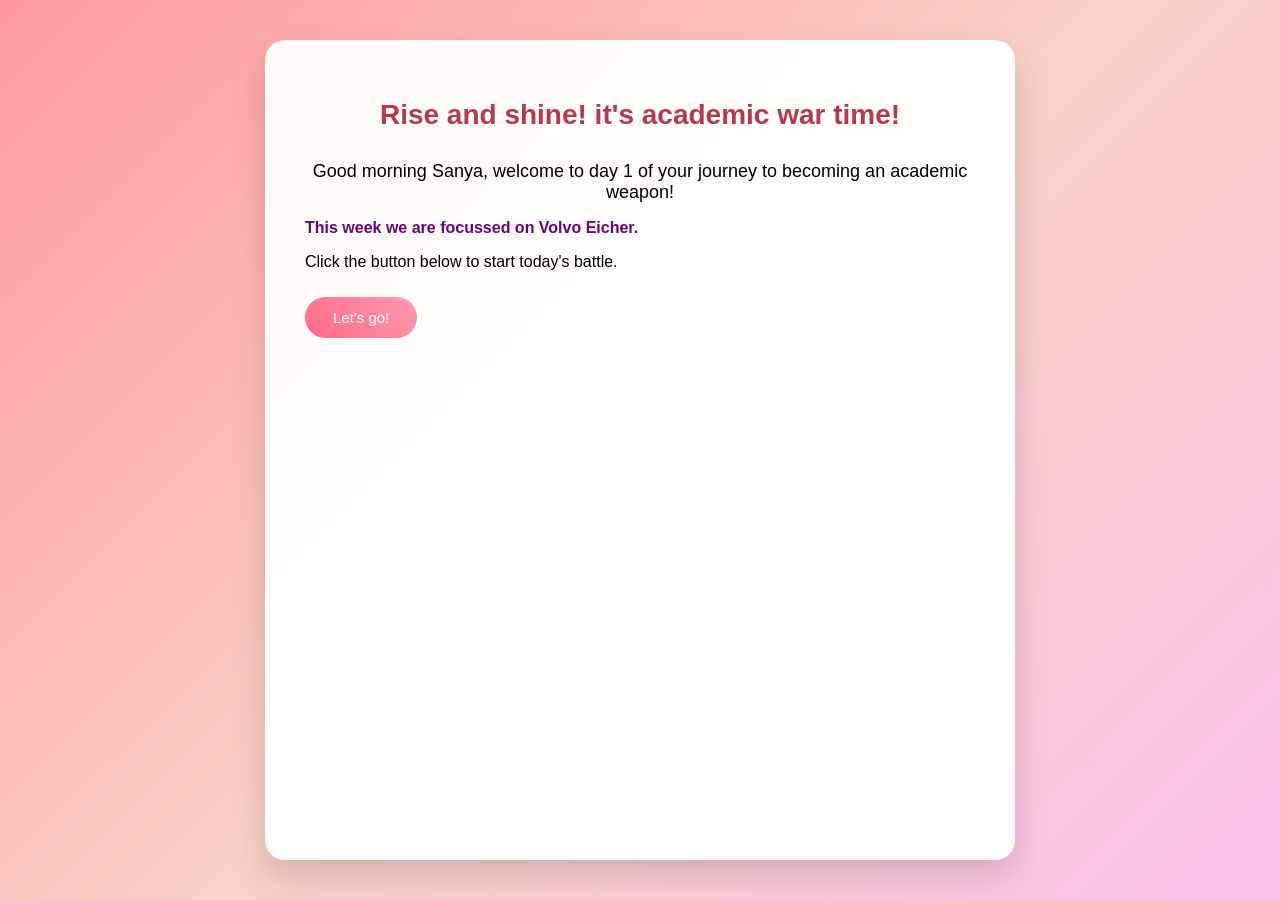
==== index.html @ 8b8298c8 "Add files via upload" ====
<!DOCTYPE html>
<html lang="en">
<head>
    <meta charset="UTF-8">
    <title>Academic War Begins</title>
    <link rel="stylesheet" href="style.css">
</head>
<body>

    <div class="container">
        <h1 class="main-heading">Rise and shine! it's academic war time!</h1>
        
        <p class="sub-text">
            Good morning Sanya, welcome to day 1 of your journey to becoming an academic weapon!
        </p>

        <p class="focus-text">
            This week we are focussed on Volvo Eicher.
        </p>

        <p class="instruction">
            Click the button below to start today's battle.
        </p>

        <button onclick="goToBattle()" class="btn">
            Let's go!
        </button>
    </div>

    <script src="script.js"></script>
</body>
</html>
---- style.css ----
* {
    box-sizing: border-box;
}

body {
    margin: 0;
    padding: 40px 20px;
    font-family: 'Segoe UI', sans-serif;
    background: linear-gradient(135deg, #ff9a9e, #fad0c4, #fbc2eb);
    min-height: 100vh;
    display: flex;
    justify-content: center;
}

.container {
    width: 100%;
    max-width: 750px;
    background: rgba(255, 255, 255, 0.95);
    padding: 40px;
    border-radius: 20px;
    box-shadow: 0 15px 35px rgba(0, 0, 0, 0.15);
}

.main-heading {
    text-align: center;
    font-size: 28px;
    margin-bottom: 30px;
    color: #b33951;
}

.sub-text {
    text-align: center;
    font-size: 18px;
    margin-bottom: 15px;
}

.focus-text {
    font-weight: bold;
    margin-bottom: 10px;
    color: #6a0572;
}

.mission {
    background: rgba(255, 255, 255, 0.9);
    padding: 20px;
    border-radius: 15px;
    margin-bottom: 20px;
    transition: 0.3s ease;
}

.mission:hover {
    transform: translateY(-4px);
    box-shadow: 0 10px 20px rgba(0, 0, 0, 0.08);
}

.highlight {
    border: 3px solid #ff6a88;
    background: linear-gradient(135deg, #ffe0e6, #fff5f7);
}

.quote {
    font-style: italic;
    color: #b33951;
    margin-bottom: 10px;
}

.btn {
    padding: 12px 28px;
    font-size: 15px;
    border: none;
    border-radius: 30px;
    background: linear-gradient(45deg, #ff6a88, #ff99ac);
    color: white;
    cursor: pointer;
    transition: 0.3s ease;
    display: inline-block;
    margin-top: 10px;
}

.btn:hover {
    transform: scale(1.05);
    box-shadow: 0 6px 18px rgba(255, 105, 135, 0.4);
}

/* Mobile Friendly */
@media (max-width: 600px) {
    .container {
        padding: 25px;
    }

    .main-heading {
        font-size: 22px;
    }

    .mission h2 {
        font-size: 18px;
    }
}
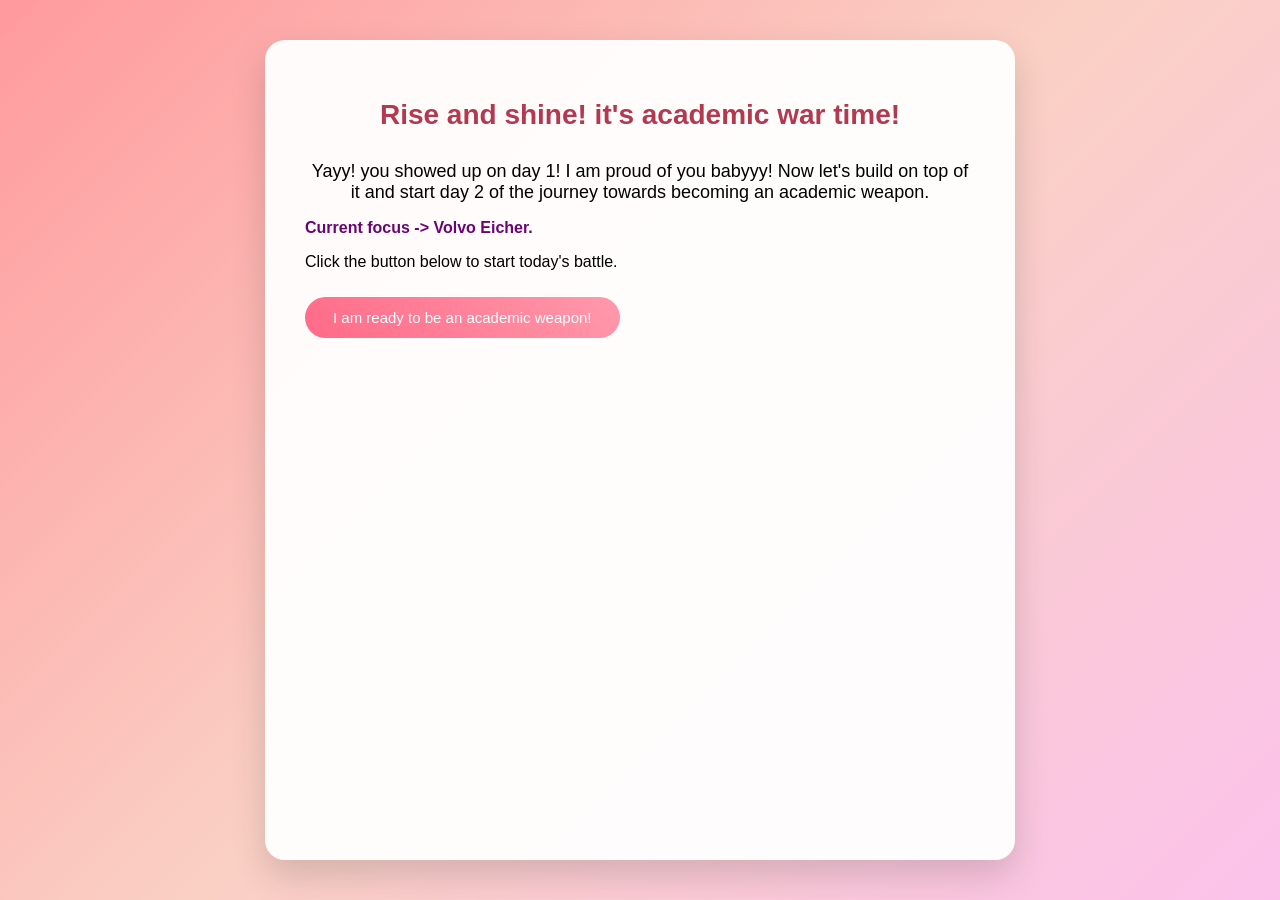
==== commit 304566eb: "Update index.html" ====
--- a/index.html
+++ b/index.html
@@ -11,11 +11,11 @@
         <h1 class="main-heading">Rise and shine! it's academic war time!</h1>
         
         <p class="sub-text">
-            Good morning Sanya, welcome to day 1 of your journey to becoming an academic weapon!
+            Yayy! you showed up on day 1! I am proud of you babyyy! Now let's build on top of it and start day 2 of the journey towards becoming an academic weapon.
         </p>
 
         <p class="focus-text">
-            This week we are focussed on Volvo Eicher.
+            Current focus -> Volvo Eicher.
         </p>
 
         <p class="instruction">
@@ -23,10 +23,11 @@
         </p>
 
         <button onclick="goToBattle()" class="btn">
-            Let's go!
+            I am ready to be an academic weapon!
         </button>
     </div>
 
     <script src="script.js"></script>
 </body>
-</html>+
+</html>
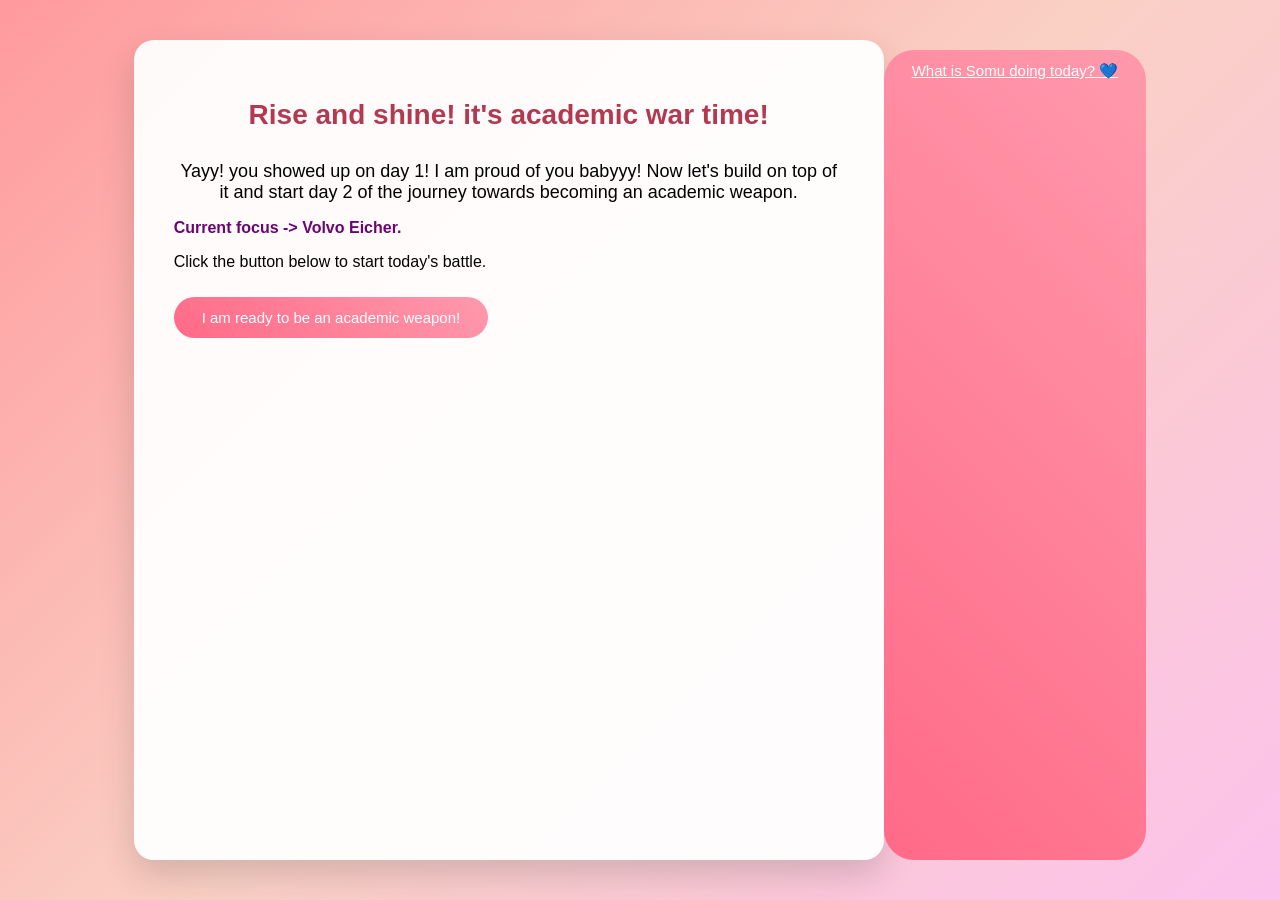
==== commit 4a5c4006: "Update index.html add sam status" ====
--- a/index.html
+++ b/index.html
@@ -27,7 +27,12 @@
         </button>
     </div>
 
+    <a href="somu.html" class="btn alt-btn">
+    What is Somu doing today? 💙
+</a>
+
     <script src="script.js"></script>
 </body>
 
 </html>
+
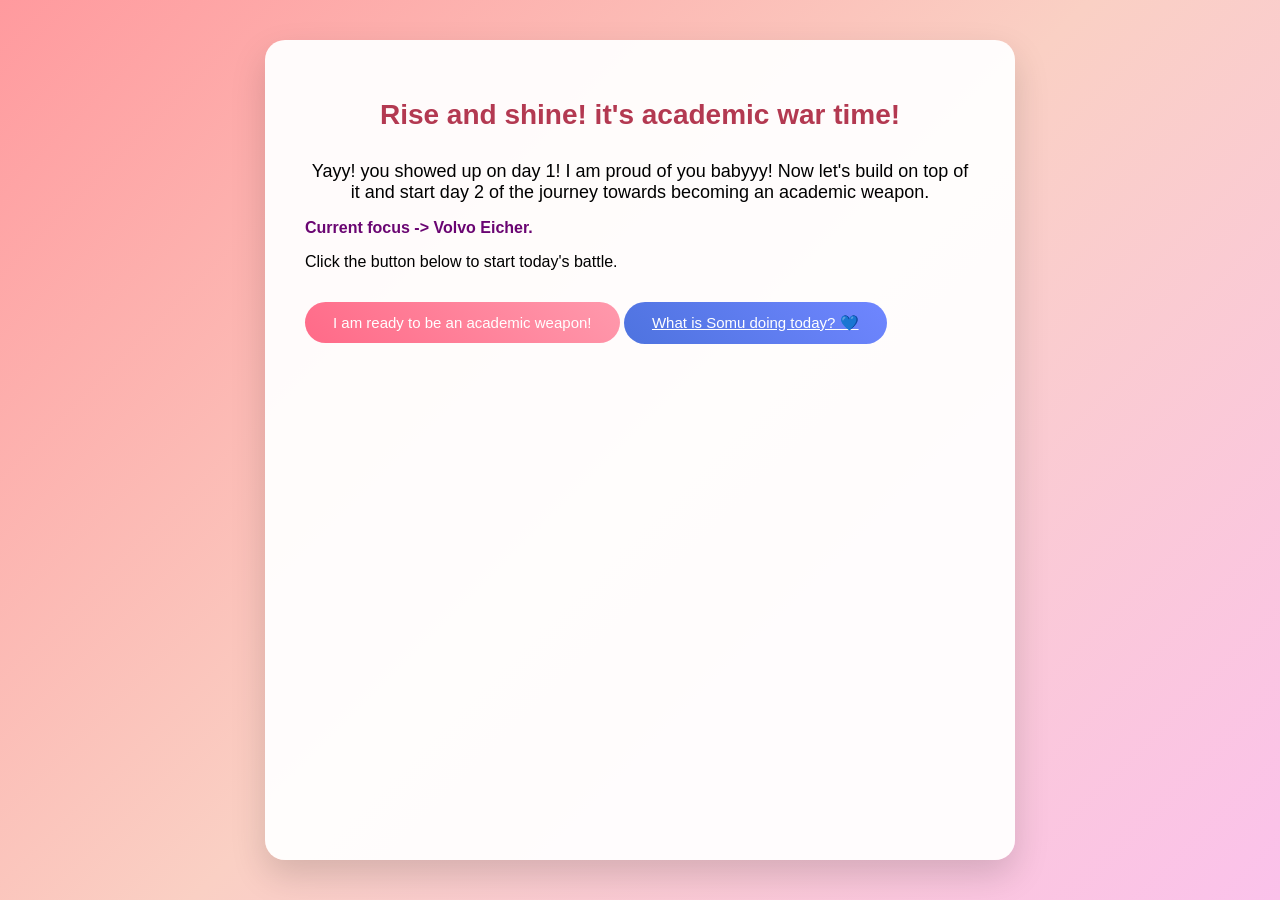
==== commit a399ad2a: "Update index.html" ====
--- a/index.html
+++ b/index.html
@@ -25,14 +25,17 @@
         <button onclick="goToBattle()" class="btn">
             I am ready to be an academic weapon!
         </button>
+
+           <a href="somu.html" class="btn alt-btn">
+    What is Somu doing today? 💙
+    </a>
     </div>
 
-    <a href="somu.html" class="btn alt-btn">
-    What is Somu doing today? 💙
-</a>
+ 
 
     <script src="script.js"></script>
 </body>
 
 </html>
 
+
--- a/style.css
+++ b/style.css
@@ -95,4 +95,26 @@
     .mission h2 {
         font-size: 18px;
     }
-}+
+}
+
+.alt-btn {
+    background: linear-gradient(45deg, #4e73df, #6f86ff);
+    margin-top: 15px;
+}
+
+.alt-btn:hover {
+    box-shadow: 0 6px 18px rgba(78, 115, 223, 0.4);
+}
+
+.highlight-somu {
+    border: 3px solid #4e73df;
+    background: linear-gradient(135deg, #e8f0ff, #f4f7ff);
+}
+
+.progress-bar {
+    font-family: monospace;
+    font-size: 16px;
+    margin-top: 10px;
+}
+
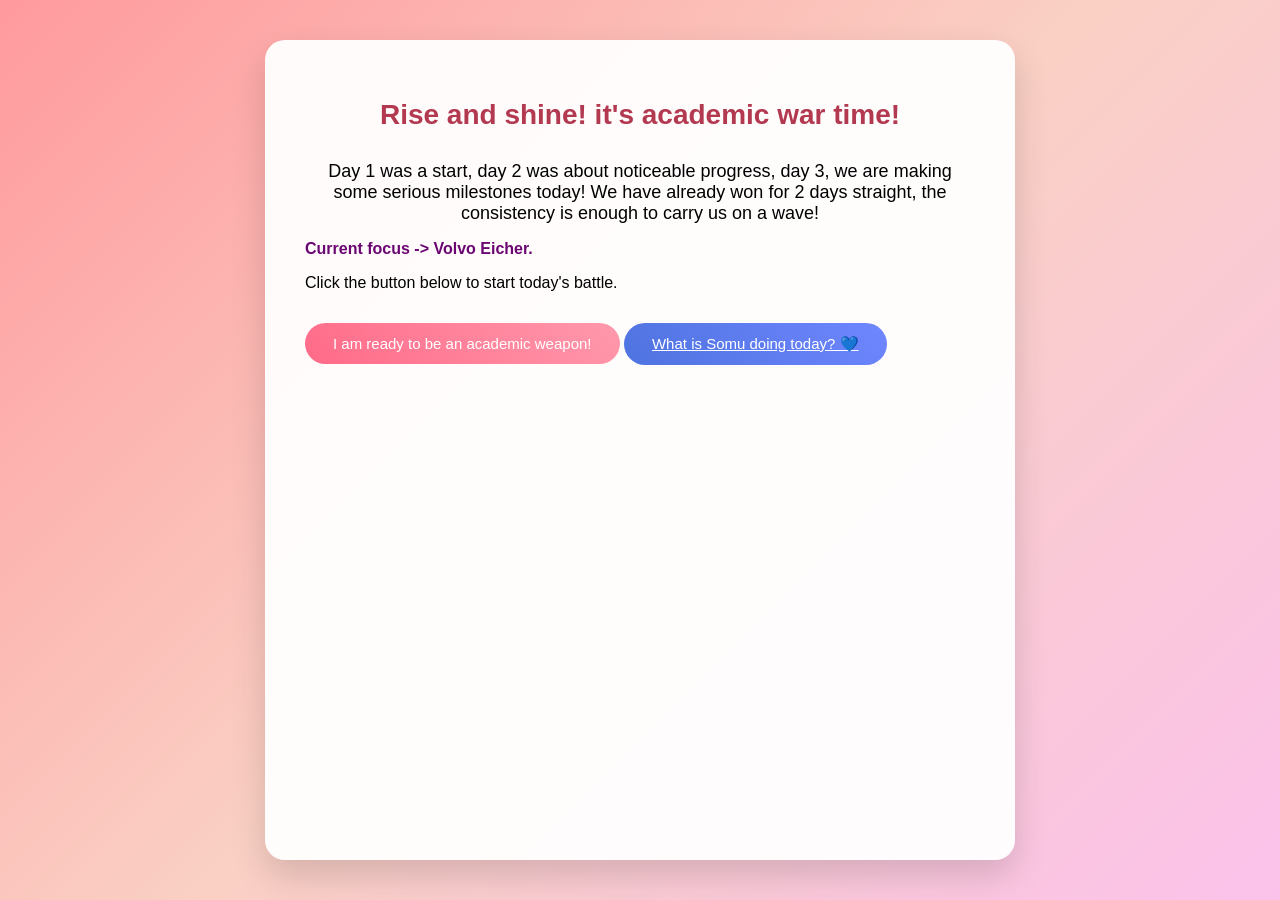
==== commit f1dea2d2: "Update index.html day 3" ====
--- a/index.html
+++ b/index.html
@@ -11,7 +11,7 @@
         <h1 class="main-heading">Rise and shine! it's academic war time!</h1>
         
         <p class="sub-text">
-            Yayy! you showed up on day 1! I am proud of you babyyy! Now let's build on top of it and start day 2 of the journey towards becoming an academic weapon.
+            Day 1 was a start, day 2 was about noticeable progress, day 3, we are making some serious milestones today! We have already won for 2 days straight, the consistency is enough to carry us on a wave!
         </p>
 
         <p class="focus-text">
@@ -26,10 +26,10 @@
             I am ready to be an academic weapon!
         </button>
 
-           <a href="somu.html" class="btn alt-btn">
+            <a href="somu.html" class="btn alt-btn">
     What is Somu doing today? 💙
     </a>
-    </div>
+    </div> 
 
  
 
@@ -39,3 +39,4 @@
 </html>
 
 
+
